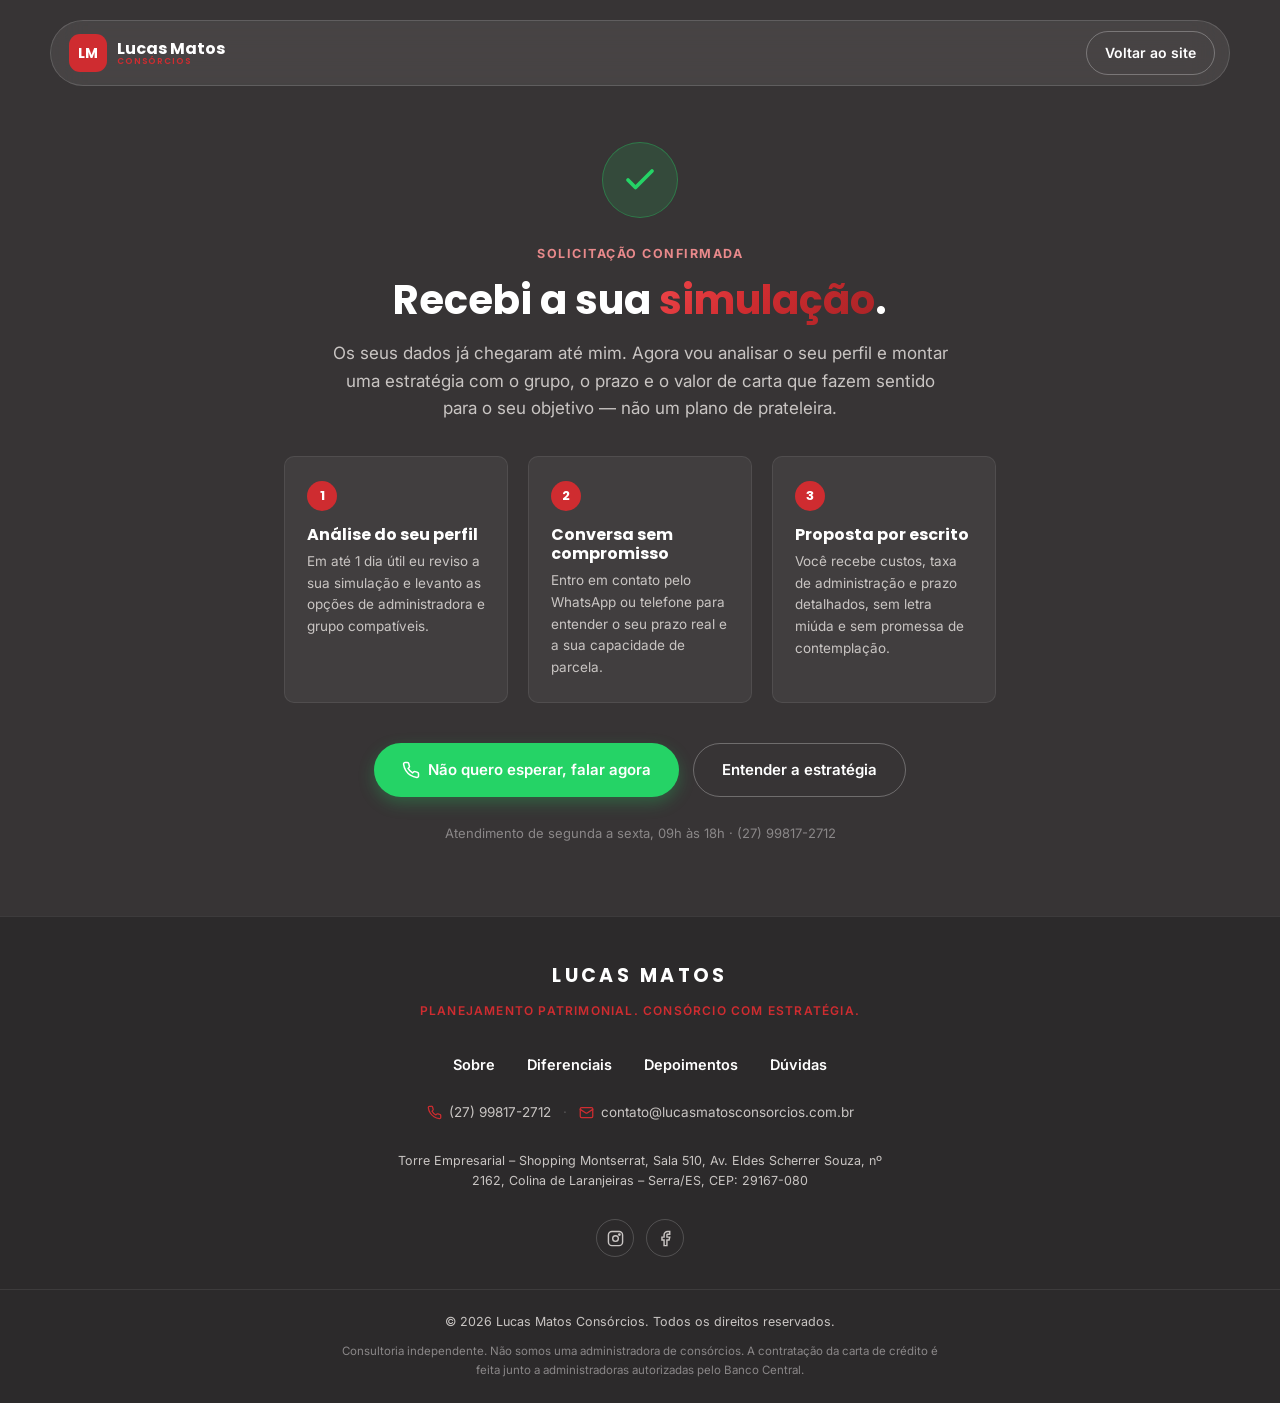
==== obrigado.html @ bdf55b07 "Landing page: responsividade mobile, otimização de imagens e página de obrigado Responsividade: - Is" ====
<!DOCTYPE html>
<html lang="pt-BR">
<head>
<meta charset="UTF-8">
<meta name="viewport" content="width=device-width, initial-scale=1.0">
<title>Simulação recebida | Lucas Matos Consórcios</title>
<meta name="description" content="Recebemos a sua solicitação de simulação de consórcio. Em breve Lucas Matos entra em contato com a análise do seu perfil.">
<!-- Página de conversão: não deve aparecer em buscas nem receber visitas diretas de tráfego orgânico -->
<meta name="robots" content="noindex, nofollow">
<link rel="preconnect" href="https://fonts.googleapis.com">
<link rel="preconnect" href="https://fonts.gstatic.com" crossorigin>
<link href="https://fonts.googleapis.com/css2?family=Inter:wght@400;500;600;700&family=Poppins:wght@600;700;800&display=swap" rel="stylesheet">
<link rel="stylesheet" href="css/style.css">
</head>
<body class="thanks-page">

<!-- ================= HEADER ================= -->
<header class="site-header">
  <div class="container header-inner">
    <a href="index.html" class="logo">
      <span class="logo-mark">LM</span>
      <span class="logo-text">Lucas Matos<small>CONSÓRCIOS</small></span>
    </a>
    <a href="index.html" class="btn btn-ghost-light btn-sm">Voltar ao site</a>
  </div>
</header>

<!-- ================= CONFIRMAÇÃO ================= -->
<main class="thanks">
  <div class="container thanks-inner">

    <div class="thanks-icon">
      <svg viewBox="0 0 24 24" fill="none" stroke="currentColor" stroke-width="2.5" stroke-linecap="round" stroke-linejoin="round">
        <polyline points="20 6 9 17 4 12"></polyline>
      </svg>
    </div>

    <p class="eyebrow eyebrow-light center">Solicitação confirmada</p>
    <h1>Recebi a sua <span class="text-accent">simulação</span><span id="thanks-name"></span>.</h1>
    <p class="thanks-lead">
      Os seus dados já chegaram até mim. Agora vou analisar o seu perfil e montar uma
      estratégia com o grupo, o prazo e o valor de carta que fazem sentido para o seu objetivo —
      não um plano de prateleira.
    </p>

    <!-- Preenchido pelo JS com o que a pessoa simulou; fica oculto se não houver dados -->
    <div class="thanks-summary" id="thanks-summary" hidden></div>

    <div class="thanks-steps">
      <div class="thanks-step">
        <div class="thanks-step-num">1</div>
        <h2>Análise do seu perfil</h2>
        <p>Em até 1 dia útil eu reviso a sua simulação e levanto as opções de administradora e grupo compatíveis.</p>
      </div>
      <div class="thanks-step">
        <div class="thanks-step-num">2</div>
        <h2>Conversa sem compromisso</h2>
        <p>Entro em contato pelo WhatsApp ou telefone para entender o seu prazo real e a sua capacidade de parcela.</p>
      </div>
      <div class="thanks-step">
        <div class="thanks-step-num">3</div>
        <h2>Proposta por escrito</h2>
        <p>Você recebe custos, taxa de administração e prazo detalhados, sem letra miúda e sem promessa de contemplação.</p>
      </div>
    </div>

    <div class="thanks-actions">
      <a href="https://wa.me/5527998172712" target="_blank" rel="noopener" class="btn btn-whatsapp">
        <svg viewBox="0 0 24 24" fill="none" stroke="currentColor" stroke-width="2" stroke-linecap="round" stroke-linejoin="round"><path d="M22 16.92v3a2 2 0 0 1-2.18 2 19.79 19.79 0 0 1-8.63-3.07 19.5 19.5 0 0 1-6-6 19.79 19.79 0 0 1-3.07-8.67A2 2 0 0 1 4.11 2h3a2 2 0 0 1 2 1.72 12.84 12.84 0 0 0 .7 2.81 2 2 0 0 1-.45 2.11L8.09 9.91a16 16 0 0 0 6 6l1.27-1.27a2 2 0 0 1 2.11-.45 12.84 12.84 0 0 0 2.81.7A2 2 0 0 1 22 16.92z"/></svg>
        Não quero esperar, falar agora
      </a>
      <a href="index.html#estrategia" class="btn btn-ghost-light">Entender a estratégia</a>
    </div>

    <p class="thanks-note">Atendimento de segunda a sexta, 09h às 18h · (27) 99817-2712</p>

  </div>
</main>

<!-- ================= FOOTER ================= -->
<footer class="site-footer">
  <div class="container footer-inner">
    <p class="footer-brand-name">LUCAS MATOS</p>
    <p class="footer-tagline-caps">Planejamento patrimonial. Consórcio com estratégia.</p>

    <nav class="footer-nav">
      <a href="index.html#sobre">Sobre</a>
      <a href="index.html#diferenciais">Diferenciais</a>
      <a href="index.html#depoimentos">Depoimentos</a>
      <a href="index.html#faq">Dúvidas</a>
    </nav>

    <div class="footer-contact-row">
      <a href="https://wa.me/5527998172712" target="_blank" rel="noopener" class="footer-contact-item">
        <svg viewBox="0 0 24 24" fill="none" stroke="currentColor" stroke-width="2" stroke-linecap="round" stroke-linejoin="round"><path d="M22 16.92v3a2 2 0 0 1-2.18 2 19.79 19.79 0 0 1-8.63-3.07 19.5 19.5 0 0 1-6-6 19.79 19.79 0 0 1-3.07-8.67A2 2 0 0 1 4.11 2h3a2 2 0 0 1 2 1.72 12.84 12.84 0 0 0 .7 2.81 2 2 0 0 1-.45 2.11L8.09 9.91a16 16 0 0 0 6 6l1.27-1.27a2 2 0 0 1 2.11-.45 12.84 12.84 0 0 0 2.81.7A2 2 0 0 1 22 16.92z"/></svg>
        (27) 99817-2712
      </a>
      <span class="footer-dot">·</span>
      <a href="mailto:contato@lucasmatosconsorcios.com.br" class="footer-contact-item">
        <svg viewBox="0 0 24 24" fill="none" stroke="currentColor" stroke-width="2" stroke-linecap="round" stroke-linejoin="round"><rect x="2" y="4" width="20" height="16" rx="2"/><path d="m22 7-8.97 5.7a1.94 1.94 0 0 1-2.06 0L2 7"/></svg>
        contato@lucasmatosconsorcios.com.br
      </a>
    </div>

    <p class="footer-address">
      Torre Empresarial – Shopping Montserrat, Sala 510, Av. Eldes Scherrer Souza, nº 2162, Colina de Laranjeiras – Serra/ES, CEP: 29167-080
    </p>

    <div class="footer-social">
      <a href="https://www.instagram.com/eusoulucasmatos/" target="_blank" rel="noopener" aria-label="Instagram">
        <svg viewBox="0 0 24 24" fill="none" stroke="currentColor" stroke-width="2"><rect x="2" y="2" width="20" height="20" rx="5"/><circle cx="12" cy="12" r="4"/><circle cx="17.5" cy="6.5" r="1"/></svg>
      </a>
      <a href="https://www.facebook.com/lucasmatosconsorcios" target="_blank" rel="noopener" aria-label="Facebook">
        <svg viewBox="0 0 24 24" fill="none" stroke="currentColor" stroke-width="2"><path d="M18 2h-3a5 5 0 0 0-5 5v3H7v4h3v8h4v-8h3l1-4h-4V7a1 1 0 0 1 1-1h3z"/></svg>
      </a>
    </div>
  </div>

  <div class="footer-divider"></div>

  <div class="container footer-bottom">
    <p class="footer-legal">© <span id="year"></span> Lucas Matos Consórcios. Todos os direitos reservados.</p>
    <p class="footer-legal small">Consultoria independente. Não somos uma administradora de consórcios. A contratação da carta de crédito é feita junto a administradoras autorizadas pelo Banco Central.</p>
  </div>
</footer>

<script>
document.addEventListener('DOMContentLoaded', () => {
  document.getElementById('year').textContent = new Date().getFullYear();

  // ===== TAG DE CONVERSÃO =====
  // Este é o ponto para o evento de conversão do Google Ads / Meta Pixel / GA4.
  // Deixei vazio de propósito: preencher com os IDs reais da conta.

  // Os dados vêm do sessionStorage (gravados pelo formulário no index.html), não
  // da URL: nome, e-mail e telefone não devem viajar em query string, que fica
  // no histórico, nos logs do servidor e no cabeçalho Referer.
  let dados = null;
  try {
    dados = JSON.parse(sessionStorage.getItem('lm_simulacao') || 'null');
  } catch (err) {
    dados = null;
  }

  if (!dados) return;

  // Primeiro nome no título, se veio preenchido
  const primeiroNome = (dados.nome || '').trim().split(/\s+/)[0];
  if (primeiroNome) {
    document.getElementById('thanks-name').textContent = `, ${primeiroNome}`;
  }

  // Resumo do que foi simulado
  const campos = [
    { label: 'Tipo de consórcio', valor: dados.tipo_consorcio },
    { label: 'Simulado por', valor: dados.simulado_por },
    { label: dados.simulado_por === 'Crédito' ? 'Valor do crédito' : 'Valor da parcela',
      valor: dados.valor_simulado ? `R$ ${dados.valor_simulado}` : null },
  ].filter(c => c.valor);

  if (!campos.length) return;

  // Montado com textContent, não innerHTML: valor_simulado vem de um input livre
  const resumo = document.getElementById('thanks-summary');
  campos.forEach(c => {
    const item = document.createElement('div');
    item.className = 'thanks-summary-item';

    const label = document.createElement('span');
    label.className = 'thanks-summary-label';
    label.textContent = c.label;

    const valor = document.createElement('span');
    valor.className = 'thanks-summary-value';
    valor.textContent = c.valor;

    item.append(label, valor);
    resumo.appendChild(item);
  });
  resumo.hidden = false;
});
</script>

</body>
</html>
---- css/style.css ----
/* ===================== TOKENS ===================== */
:root{
  --color-bg:#FAFAF8;
  --color-bg-cream:#F2EFE9;
  --color-bg-dark:#373435;
  --color-bg-dark-2:#2C2A2B;
  --color-accent:#CF2C30;
  --color-accent-dark:#A82326;
  --color-whatsapp:#25D366;
  --color-text:#2B2B2B;
  --color-text-soft:#5C5A5A;
  --color-text-light:#F5F3EF;
  --color-text-light-soft:#C9C5C3;
  --color-border:#E4E0D8;
  --font-heading:'Poppins', -apple-system, BlinkMacSystemFont, 'Segoe UI', Roboto, sans-serif;
  --font-body:'Inter', -apple-system, BlinkMacSystemFont, 'Segoe UI', Roboto, sans-serif;
  --radius:10px;
  --container:1180px;
  --shadow-md:0 12px 30px rgba(0,0,0,0.08);
}

*{box-sizing:border-box;}
/* Lenis (scroll suave) assume o controle da rolagem */
html.lenis,html.lenis body{height:auto;}
.lenis.lenis-smooth{scroll-behavior:auto !important;}
.lenis.lenis-smooth [data-lenis-prevent]{overscroll-behavior:contain;}
.lenis.lenis-stopped{overflow:hidden;}
.lenis.lenis-smooth iframe{pointer-events:none;}
body{
  margin:0;
  font-family:var(--font-body);
  color:var(--color-text);
  background:var(--color-bg);
  font-size:16px;
  line-height:1.6;
  -webkit-font-smoothing:antialiased;
}
img{max-width:100%;display:block;}
a{color:inherit;text-decoration:none;}
ul{margin:0;padding:0;list-style:none;}
h1,h2,h3,h4{font-family:var(--font-heading);margin:0;line-height:1.2;}
p{margin:0 0 1em;}
.container{
  max-width:var(--container);
  margin:0 auto;
  padding:0 24px;
}
.center{text-align:center;}
.text-accent{
  background:linear-gradient(135deg,#F0464A,var(--color-accent) 45%,var(--color-accent-dark));
  -webkit-background-clip:text;
  background-clip:text;
  color:transparent;
  -webkit-text-fill-color:transparent;
}

/* ===================== BUTTONS ===================== */
.btn{
  display:inline-flex;
  align-items:center;
  justify-content:center;
  gap:8px;
  padding:14px 28px;
  border-radius:50px;
  font-weight:600;
  font-size:15px;
  border:none;
  cursor:pointer;
  transition:transform .15s ease, box-shadow .15s ease, background-position .3s ease;
  white-space:nowrap;
}
.btn-primary{
  background:linear-gradient(135deg,#E23C40,var(--color-accent) 45%,var(--color-accent-dark));
  background-size:160% 160%;
  background-position:0% 0%;
  color:#fff;
  box-shadow:0 6px 16px rgba(207,44,48,.28);
}
.btn-primary:hover{
  background-position:100% 100%;
  transform:translateY(-1px);
  box-shadow:0 10px 24px rgba(207,44,48,.4);
}
.btn-block{width:100%;padding:15px 20px;}
.btn-sm{padding:10px 18px;font-size:14px;}

/* ===================== EYEBROW / TITLES ===================== */
.eyebrow{
  font-size:12.5px;
  font-weight:700;
  letter-spacing:.12em;
  text-transform:uppercase;
  color:var(--color-accent);
  margin-bottom:12px;
}
.eyebrow-light{color:#E8898B;}
.section-title{
  font-size:clamp(28px,4vw,38px);
  font-weight:700;
  color:var(--color-text);
  margin-bottom:16px;
}
.section-title.light{color:#fff;}
.section-lead{
  color:var(--color-text-soft);
  font-size:17px;
  max-width:720px;
  margin:0 auto 32px;
}
.section-lead.light{color:var(--color-text-light-soft);}
.section-lead.center,.eyebrow.center,.section-title.center{margin-left:auto;margin-right:auto;}
.placeholder-note{
  font-size:13px;
  color:#E8898B;
  font-style:italic;
  margin:-16px auto 32px;
}

/* ===================== HEADER ===================== */
.site-header{
  position:sticky;top:14px;z-index:100;
  background:transparent;
  padding:0 16px;
}
.header-inner{
  display:flex;
  align-items:center;
  justify-content:space-between;
  gap:20px;
  padding:10px 14px 10px 18px;
  border-radius:50px;
  background:rgba(255,255,255,.6);
  backdrop-filter:blur(18px) saturate(160%);
  -webkit-backdrop-filter:blur(18px) saturate(160%);
  border:1px solid rgba(255,255,255,.7);
  box-shadow:0 10px 34px rgba(0,0,0,.08);
}
.logo{display:flex;align-items:center;gap:10px;}
.logo-mark{
  width:38px;height:38px;
  border-radius:11px;
  background:var(--color-bg-dark);
  color:#fff;
  display:flex;align-items:center;justify-content:center;
  font-family:var(--font-heading);
  font-weight:700;
  font-size:14px;
  flex-shrink:0;
}
.logo-text{
  font-family:var(--font-heading);
  font-weight:700;
  font-size:16px;
  color:var(--color-text);
  display:flex;flex-direction:column;line-height:1.1;
  white-space:nowrap;
}
.logo-text small{
  font-size:8.5px;
  font-weight:600;
  letter-spacing:.1em;
  color:var(--color-accent);
}
.main-nav{display:flex;align-items:center;gap:26px;}
.main-nav a{
  display:inline-block;
  font-size:11.5px;
  font-weight:700;
  letter-spacing:.06em;
  text-transform:uppercase;
  color:var(--color-text-soft);
  white-space:nowrap;
  transition:color .15s, transform .2s ease;
}
.main-nav a:not(.btn):hover{color:var(--color-accent);transform:translateY(-3px) scale(1.08);}
.main-nav a.btn{color:#fff;letter-spacing:.05em;}
.nav-toggle{
  display:none;
  flex-direction:column;
  align-items:center;
  justify-content:center;
  gap:5px;
  background:none;border:none;cursor:pointer;
  /* 44x44: área mínima de toque confortável */
  width:44px;height:44px;padding:0;
}
.nav-toggle span{
  width:24px;height:2px;
  background:var(--color-text);
  transition:transform .25s ease, opacity .2s ease;
}
/* Hamburger vira X quando o menu está aberto */
.nav-toggle.open span:nth-child(1){transform:translateY(7px) rotate(45deg);}
.nav-toggle.open span:nth-child(2){opacity:0;}
.nav-toggle.open span:nth-child(3){transform:translateY(-7px) rotate(-45deg);}

/* ===================== HERO ===================== */
.hero{
  position:relative;
  padding:44px 0 56px;
  background:
    linear-gradient(120deg, rgba(24,22,23,.92) 0%, rgba(24,22,23,.82) 40%, rgba(55,20,22,.55) 100%),
    url('../assets/img/hero-bg.webp') center center/cover no-repeat;
  isolation:isolate;
}
/* Telas pequenas recebem uma versão leve do fundo (115 KB em vez de 337 KB) */
@media (max-width:768px){
  .hero{
    background:
      linear-gradient(120deg, rgba(24,22,23,.92) 0%, rgba(24,22,23,.82) 40%, rgba(55,20,22,.55) 100%),
      url('../assets/img/hero-bg-mobile.webp') center center/cover no-repeat;
  }
}
.hero-inner{
  display:grid;
  grid-template-columns:1.15fr .85fr;
  gap:56px;
  align-items:start;
}
.hero-copy h1{font-size:clamp(32px,4.2vw,44px);margin-bottom:20px;color:#fff;}
.hero-text{color:rgba(255,255,255,.82);font-size:17px;max-width:560px;}
.hero-actions{margin:24px 0 0;}

.hero-form-card{
  background:rgba(255,255,255,.78);
  backdrop-filter:blur(24px) saturate(160%);
  -webkit-backdrop-filter:blur(24px) saturate(160%);
  border:1px solid rgba(255,255,255,.55);
  border-radius:28px;
  padding:36px 32px;
  box-shadow:0 30px 60px rgba(0,0,0,.35), inset 0 1px 0 rgba(255,255,255,.6);
}

/* ===================== HERO SIMULATOR ===================== */
.sim-title{
  color:var(--color-accent);
  font-size:22px;
  font-weight:700;
  line-height:1.3;
  margin-bottom:26px;
}
.sim-form{display:flex;flex-direction:column;gap:20px;}
.sim-field{display:flex;flex-direction:column;gap:8px;}
.sim-label{font-size:13.5px;font-weight:700;color:#1f1d1d;}

.sim-input{
  width:100%;
  padding:14px 16px;
  border-radius:14px;
  border:1px solid rgba(228,224,216,.9);
  background:rgba(247,245,241,.9);
  color:var(--color-text);
  font-family:var(--font-body);
  /* 16px é o mínimo: abaixo disso o Safari no iOS dá zoom ao focar o campo */
  font-size:16px;
  outline:none;
  transition:border-color .15s;
}
.sim-input::placeholder{color:#a3a09d;}
.sim-input:focus{border-color:var(--color-accent);}

.sim-select-wrap{position:relative;}
.sim-select-wrap select{
  width:100%;
  padding:14px 42px 14px 16px;
  border-radius:14px;
  border:1px solid rgba(228,224,216,.9);
  background:rgba(247,245,241,.9);
  color:var(--color-text);
  font-family:var(--font-body);
  font-size:16px;
  appearance:none;
  cursor:pointer;
  outline:none;
}
.sim-select-wrap select:focus{border-color:var(--color-accent);}
.sim-chevron{
  position:absolute;
  right:16px;top:50%;
  transform:translateY(-50%);
  width:18px;height:18px;
  color:#8a8785;
  pointer-events:none;
}

.sim-toggle{
  display:flex;
  gap:4px;
  background:rgba(241,239,236,.9);
  border-radius:14px;
  padding:4px;
}
.sim-toggle-btn{
  flex:1;
  padding:11px 0;
  border:none;
  background:transparent;
  border-radius:11px;
  font-family:var(--font-body);
  font-weight:700;
  font-size:14.5px;
  color:#5c5a5a;
  cursor:pointer;
  transition:background .2s ease, color .2s ease, box-shadow .2s ease;
}
.sim-toggle-btn.active{
  background:linear-gradient(135deg,#E23C40,var(--color-accent) 55%,var(--color-accent-dark));
  color:#fff;
  box-shadow:0 8px 18px rgba(207,44,48,.35);
}

.sim-value-box{
  display:flex;
  align-items:center;
  gap:8px;
  border:1px solid rgba(228,224,216,.9);
  border-radius:14px;
  padding:14px 16px;
  background:rgba(255,255,255,.9);
}
.sim-currency{color:#8a8785;font-weight:600;font-size:15px;}
.sim-value-box input{
  flex:1;
  border:none;
  outline:none;
  background:transparent;
  font-family:var(--font-body);
  font-size:18px;
  font-weight:600;
  color:#5c5a5a;
  min-width:0;
}

.sim-range{
  -webkit-appearance:none;
  appearance:none;
  width:100%;
  height:6px;
  border-radius:3px;
  background:#E5E1DA;
  margin:6px 0 6px;
  cursor:pointer;
}
.sim-range::-webkit-slider-thumb{
  -webkit-appearance:none;
  width:22px;height:22px;
  border-radius:50%;
  background:#fff;
  border:4px solid var(--color-accent);
  box-shadow:0 2px 8px rgba(0,0,0,.25);
  cursor:pointer;
}
.sim-range::-moz-range-track{
  height:6px;
  border-radius:3px;
  background:#E5E1DA;
}
.sim-range::-moz-range-thumb{
  width:14px;height:14px;
  border-radius:50%;
  background:#fff;
  border:4px solid var(--color-accent);
  box-shadow:0 2px 8px rgba(0,0,0,.25);
  cursor:pointer;
}
.sim-range-labels{
  display:flex;
  justify-content:space-between;
  font-size:12.5px;
  color:#8a8785;
  font-weight:500;
}
.sim-submit{margin-top:4px;}

.sim-step{display:flex;flex-direction:column;gap:20px;}
.sim-step[hidden]{display:none;}

.sim-label-row{
  display:flex;
  align-items:baseline;
  justify-content:space-between;
  gap:12px;
}
.sim-link-btn{
  background:none;
  border:none;
  padding:0;
  font-family:var(--font-body);
  font-size:12.5px;
  font-weight:600;
  color:var(--color-text-soft);
  text-decoration:underline;
  cursor:pointer;
  white-space:nowrap;
}
.sim-link-btn:hover{color:var(--color-accent);}
.sim-link-btn.active{color:var(--color-accent);}
.sim-input:disabled{opacity:.55;cursor:not-allowed;}

.sim-checkbox{
  display:flex;
  align-items:flex-start;
  gap:10px;
  font-size:13.5px;
  color:var(--color-text);
  cursor:pointer;
  line-height:1.4;
}
.sim-checkbox input{
  width:18px;height:18px;
  margin-top:1px;
  flex-shrink:0;
  accent-color:var(--color-accent);
  cursor:pointer;
}
.sim-terms-link{color:var(--color-accent);font-weight:600;text-decoration:underline;}

.sim-step-actions{
  display:flex;
  align-items:center;
  justify-content:space-between;
  gap:14px;
  margin-top:4px;
  flex-wrap:wrap;
}
.btn-ghost{
  background:transparent;
  color:var(--color-text);
  border:1px solid rgba(228,224,216,.9);
  flex-shrink:0;
}
.btn-ghost:hover{background:rgba(228,224,216,.4);transform:none;box-shadow:none;}
.sim-status{
  font-size:13.5px;
  line-height:1.45;
  margin:2px 0 0;
  padding:12px 14px;
  border-radius:12px;
}
.sim-status[hidden]{display:none;}
.sim-status--success{background:rgba(37,211,102,.14);color:#1d6b3c;}
.sim-status--error{background:rgba(207,44,48,.12);color:var(--color-accent-dark);}
.sim-status a{font-weight:700;text-decoration:underline;}

.sim-result-btn{flex:1;}
.sim-result-btn:disabled{
  background:linear-gradient(135deg,#f0a3a5,#e9807f 55%,#e4696a);
  box-shadow:none;
  cursor:not-allowed;
  opacity:.85;
}
.sim-result-btn:disabled:hover{transform:none;box-shadow:none;}

/* ===================== ABOUT ===================== */
.about{padding:60px 0;background:var(--color-bg);}
.about-inner{
  display:grid;
  grid-template-columns:1.4fr 1fr;
  gap:56px;
  align-items:center;
}
.about-photo{position:relative;display:flex;justify-content:center;}
.photo-placeholder{
  display:flex;
  align-items:center;
  justify-content:center;
  width:100%;
}
.about-photo-img{
  width:100%;
  max-width:780px;
  height:auto;
}

.photo-glass-badge{
  position:absolute;
  display:flex;
  align-items:center;
  gap:9px;
  background:rgba(255,255,255,.55);
  backdrop-filter:blur(16px) saturate(160%);
  -webkit-backdrop-filter:blur(16px) saturate(160%);
  border:1px solid rgba(255,255,255,.65);
  border-radius:14px;
  padding:11px 16px;
  font-size:12.5px;
  font-weight:700;
  color:var(--color-text);
  white-space:nowrap;
  z-index:2;
}
.photo-glass-badge svg{width:18px;height:18px;color:var(--color-accent);flex-shrink:0;}
.photo-glass-badge--2{bottom:15%;right:12%;}
.photo-glass-badge--3{top:40%;right:2%;}
.photo-glass-badge--4{top:38%;left:14%;}
.photo-glass-badge--5{
  bottom:15%;left:5%;
  font-size:13.5px;
  font-weight:800;
  color:var(--color-accent);
  padding:13px 18px;
}

.photo-glass-badge{animation:badge-float 4.5s ease-in-out infinite;}
.photo-glass-badge--2{animation-delay:0s;}
.photo-glass-badge--3{animation-delay:.9s;}
.photo-glass-badge--4{animation-delay:1.8s;}
.photo-glass-badge--5{animation-delay:2.7s;}
@keyframes badge-float{
  0%,100%{transform:translateY(0);}
  50%{transform:translateY(-10px);}
}
.about-copy p{color:var(--color-text-soft);font-size:16px;}
.stats-grid{
  display:grid;
  grid-template-columns:repeat(2,1fr);
  margin-top:28px;
  padding-top:24px;
  border-top:1px solid var(--color-border);
}
.stat{
  display:flex;
  flex-direction:column;
  gap:2px;
  padding:6px 20px;
  border-left:1px solid var(--color-border);
}
.stat:nth-child(odd){border-left:none;padding-left:0;}
.stat:nth-child(-n+2){padding-top:0;}
.stat:nth-child(n+3){padding-bottom:0;margin-top:18px;}
.stat-number{
  font-family:var(--font-heading);
  font-size:24px;
  font-weight:700;
  color:var(--color-accent);
  white-space:nowrap;
  line-height:1.2;
}
.stat-label{
  font-size:12px;
  font-weight:500;
  color:var(--color-text-soft);
  white-space:nowrap;
}

/* ===================== STRATEGY (dark) ===================== */
.strategy{background:var(--color-bg-dark);color:var(--color-text-light);padding:60px 0;}
.cards-3{
  display:grid;
  grid-template-columns:repeat(3,1fr);
  gap:24px;
  margin-bottom:40px;
}
.card-dark{
  background:rgba(255,255,255,.05);
  border:1px solid rgba(255,255,255,.08);
  border-radius:var(--radius);
  padding:28px;
}
.card-dark h3{color:#fff;font-size:19px;margin-bottom:10px;}
.card-dark p{color:var(--color-text-light-soft);font-size:14.5px;margin:0;}

.compare-table-wrap{
  background:rgba(255,255,255,.04);
  border-radius:var(--radius);
  padding:32px;
  border:1px solid rgba(255,255,255,.08);
}
.strategy-cta{margin-top:40px;}
.compare-title{color:#fff;font-size:24px;text-align:center;margin-bottom:6px;}
.compare-sub{color:var(--color-text-light-soft);text-align:center;font-size:14px;margin-bottom:24px;}
.table-scroll{overflow-x:auto;-webkit-overflow-scrolling:touch;}
.table-hint{
  display:none;
  font-size:12px;
  color:#8a8788;
  text-align:center;
  margin:10px 0 0;
}
.compare-table{width:100%;border-collapse:collapse;min-width:560px;}
.compare-table th,.compare-table td{
  padding:14px 16px;
  text-align:left;
  font-size:13.5px;
  border-bottom:1px solid rgba(255,255,255,.08);
}
.compare-table th{
  font-family:var(--font-heading);
  font-size:12.5px;
  text-transform:uppercase;
  letter-spacing:.06em;
  color:var(--color-text-light-soft);
}
.compare-table td{color:var(--color-text-light-soft);}
.compare-table td.col-highlight{color:#fff;font-weight:500;}
.compare-table th.col-highlight{color:var(--color-accent);}
.compare-table td:first-child{color:#fff;font-weight:600;}
.table-footnote{font-size:12px;color:#8a8788;text-align:center;margin:20px 0 0;}

/* ===================== STEPS ===================== */
.steps{padding:60px 0;background:var(--color-bg);}

.steps-carousel{
  display:flex;
  gap:10px;
  height:520px;
  margin-bottom:32px;
}
.step-panel{
  position:relative;
  flex:1;
  border-radius:18px;
  overflow:hidden;
  cursor:pointer;
  background-size:cover;
  background-position:center;
  transition:flex-grow .5s cubic-bezier(.4,0,.2,1);
}
.step-panel::before{
  content:'';
  position:absolute;
  inset:0;
  background:linear-gradient(0deg, rgba(15,13,13,.85) 0%, rgba(15,13,13,.35) 45%, rgba(15,13,13,.15) 100%);
  transition:background .4s ease;
}
.step-panel.active{flex-grow:6;}
/* No touch quem manda é a classe .active aplicada pelo clique (script.js),
   não o :hover — que ficaria preso e disputaria com ela. */
@media (hover:hover) and (pointer:fine){
  .steps-carousel:has(.step-panel:hover) .step-panel{flex-grow:1;}
  .steps-carousel:has(.step-panel:hover) .step-panel:hover{flex-grow:6;}
}

.step-num{
  position:absolute;
  top:20px;left:20px;
  z-index:2;
  color:#fff;
  font-family:var(--font-heading);
  font-weight:700;
  font-size:13px;
  letter-spacing:.05em;
  opacity:.9;
}
.step-panel-content{
  position:absolute;
  left:0;right:0;bottom:0;
  z-index:2;
  padding:28px;
  opacity:0;
  transform:translateY(8px);
  pointer-events:none;
  transition:opacity .35s ease, transform .35s ease;
  white-space:nowrap;
  overflow:hidden;
}
.step-panel.active .step-panel-content{
  opacity:1;
  transform:translateY(0);
  pointer-events:auto;
}
@media (hover:hover) and (pointer:fine){
  .step-panel:hover .step-panel-content{
    opacity:1;
    transform:translateY(0);
    pointer-events:auto;
  }
  .steps-carousel:has(.step-panel:hover) .step-panel.active:not(:hover) .step-panel-content{
    opacity:0;
    transform:translateY(8px);
    pointer-events:none;
  }
}
.step-pill{
  display:inline-block;
  background:rgba(255,255,255,.18);
  backdrop-filter:blur(8px);
  -webkit-backdrop-filter:blur(8px);
  border:1px solid rgba(255,255,255,.3);
  color:#fff;
  font-size:11px;
  font-weight:700;
  letter-spacing:.08em;
  text-transform:uppercase;
  padding:6px 14px;
  border-radius:50px;
  margin-bottom:14px;
}
.step-panel-content h3{
  color:#fff;
  font-size:22px;
  margin-bottom:10px;
  white-space:normal;
}
.step-panel-content p{
  color:rgba(255,255,255,.85);
  font-size:14px;
  max-width:420px;
  white-space:normal;
  margin:0 0 20px;
}
.step-cta{
  display:inline-flex;
  align-items:center;
  gap:6px;
  background:#fff;
  color:var(--color-text);
  font-weight:700;
  font-size:14px;
  padding:12px 22px;
  border-radius:50px;
  transition:background .2s ease, color .2s ease;
}
.step-cta:hover{background:var(--color-accent);color:#fff;}

/* ===================== ASSETS ===================== */
.assets{padding:60px 0;background:var(--color-bg-cream);}
.assets-grid{
  display:grid;
  grid-template-columns:1fr 1fr;
  gap:28px;
}
.asset-card{
  position:relative;
  z-index:1;
  background:#fff;
  border-radius:var(--radius);
  overflow:hidden;
  box-shadow:var(--shadow-md);
  transition:transform .35s ease, box-shadow .35s ease, filter .35s ease;
  display:flex;flex-direction:column;
}
/* Ampliação do card + desfoque do resto da página: só em dispositivos com
   cursor real. No touch o :hover fica "preso" após o toque, o que borrava
   a página inteira e estourava a viewport com o scale(1.05). */
@media (hover:hover) and (pointer:fine){
  .asset-card:hover{
    transform:translateY(-10px) scale(1.05);
    box-shadow:0 40px 70px rgba(0,0,0,.3);
    z-index:5;
  }
  .assets-grid:has(.asset-card:hover) .asset-card:not(:hover){
    filter:blur(4px);
    opacity:.7;
  }

  .site-header,
  .hero,
  .about,
  .strategy,
  .steps,
  .differentials,
  .testimonials,
  .faq,
  .site-footer,
  .slice-divider,
  .whatsapp-float{
    transition:filter .35s ease;
  }
  body:has(.assets .asset-card:hover) .site-header,
  body:has(.assets .asset-card:hover) .hero,
  body:has(.assets .asset-card:hover) .about,
  body:has(.assets .asset-card:hover) .strategy,
  body:has(.assets .asset-card:hover) .steps,
  body:has(.assets .asset-card:hover) .differentials,
  body:has(.assets .asset-card:hover) .testimonials,
  body:has(.assets .asset-card:hover) .faq,
  body:has(.assets .asset-card:hover) .site-footer,
  body:has(.assets .asset-card:hover) .slice-divider,
  body:has(.assets .asset-card:hover) .whatsapp-float{
    filter:blur(6px);
  }
}
/* No touch o card responde ao toque com um feedback contido */
@media (hover:none){
  .asset-card:active{transform:translateY(-2px);box-shadow:0 20px 40px rgba(0,0,0,.2);}
}
.asset-media{height:220px;background-size:cover;background-position:center;}
.asset-media--imovel{background:linear-gradient(rgba(0,0,0,.15),rgba(0,0,0,.15)),url('../assets/img/hero-bg.webp') center/cover no-repeat;}
.asset-media--auto{background:linear-gradient(rgba(0,0,0,.15),rgba(0,0,0,.15)),url('../assets/img/card-automovel.webp') center/cover no-repeat;}
.asset-body{padding:28px;flex:1;display:flex;flex-direction:column;}
.asset-body h3{font-size:19px;margin-bottom:10px;}
.asset-body p{font-size:14px;color:var(--color-text-soft);flex:1;}
.asset-link{
  display:inline-flex;
  align-items:center;
  gap:8px;
  color:var(--color-accent);
  font-weight:700;
  font-size:14px;
  border:2px solid var(--color-accent);
  border-radius:50px;
  padding:10px 20px;
  margin-top:4px;
  align-self:flex-start;
  transition:background .2s ease, color .2s ease;
}
@media (hover:hover) and (pointer:fine){
  .asset-card:hover .asset-link{background:var(--color-accent);color:#fff;}
}

/* ===================== DIFFERENTIALS ===================== */
.differentials{padding:60px 0;background:var(--color-bg);}
.diff-grid{
  display:grid;
  grid-template-columns:repeat(3,1fr);
  gap:24px;
}
.diff-card{
  position:relative;
  z-index:1;
  background:var(--color-bg);
  border:1px solid var(--color-border);
  border-radius:var(--radius);
  padding:28px;
  transition:border-color .25s ease, box-shadow .25s ease, transform .25s ease;
}
@media (hover:hover) and (pointer:fine){
  .diff-card:hover{
    border-color:var(--color-accent);
    box-shadow:0 24px 48px rgba(0,0,0,.14);
    transform:translateY(-8px) scale(1.04);
    z-index:2;
  }
}
.diff-icon{color:var(--color-accent);font-size:18px;margin-bottom:14px;}
.diff-card h3{font-size:16.5px;margin-bottom:8px;}
.diff-card p{font-size:14px;color:var(--color-text-soft);margin:0;}

/* ===================== TESTIMONIALS ===================== */
.testimonials{background:var(--color-bg-dark);padding:60px 0;overflow:hidden;}
.testi-carousel{
  width:100vw;
  margin-left:calc(50% - 50vw);
  overflow:hidden;
  -webkit-mask-image:linear-gradient(90deg, transparent, #000 4%, #000 96%, transparent);
  mask-image:linear-gradient(90deg, transparent, #000 4%, #000 96%, transparent);
}
.testi-track{
  display:flex;
  gap:24px;
  width:max-content;
  padding-left:24px;
  animation:testi-scroll 50s linear infinite;
}
/* Sem o guard, um toque no carrossel pausava a esteira para sempre no celular */
@media (hover:hover) and (pointer:fine){
  .testi-carousel:hover .testi-track{animation-play-state:paused;}
}
@keyframes testi-scroll{
  from{transform:translateX(0);}
  to{transform:translateX(-50%);}
}
.testi-card{
  flex:0 0 340px;
  background:rgba(255,255,255,.05);
  border:1px solid rgba(255,255,255,.08);
  border-radius:var(--radius);
  padding:28px;
}
.quote-mark{font-family:var(--font-heading);font-size:40px;color:var(--color-accent);line-height:1;display:block;margin-bottom:8px;}
.testi-card p{color:var(--color-text-light-soft);font-size:14.5px;}
.testi-author strong{display:block;color:#fff;font-size:14.5px;}
.testi-author span{font-size:13px;color:#9a9797;}

/* ===================== FAQ ===================== */
.faq{padding:60px 0;background:var(--color-bg-cream);}
.accordion{max-width:760px;margin:0 auto;display:flex;flex-direction:column;gap:14px;}
.accordion-item{
  background:rgba(255,255,255,.5);
  backdrop-filter:blur(16px) saturate(160%);
  -webkit-backdrop-filter:blur(16px) saturate(160%);
  border:1px solid rgba(255,255,255,.7);
  border-radius:16px;
  padding:0 22px;
  transition:background .2s ease, border-color .2s ease;
}
.accordion-item.open{background:rgba(255,255,255,.68);border-color:rgba(255,255,255,.85);}
.accordion-trigger{
  width:100%;
  display:flex;justify-content:space-between;align-items:center;
  gap:16px;
  background:none;border:none;cursor:pointer;
  padding:20px 0;
  font-family:var(--font-heading);
  font-size:15.5px;font-weight:600;
  color:var(--color-text);
  text-align:left;
}
.accordion-trigger span{color:var(--color-accent);font-size:20px;flex-shrink:0;transition:transform .2s;}
.accordion-item.open .accordion-trigger span{transform:rotate(45deg);}
.accordion-panel{
  max-height:0;
  overflow:hidden;
  transition:max-height .25s ease;
}
.accordion-panel p{
  padding:0 0 20px;
  color:var(--color-text-soft);
  font-size:14.5px;
  margin:0;
}

/* ===================== FOOTER ===================== */
.site-footer{
  background:var(--color-bg-cream);
  color:var(--color-text);
  border-top:1px solid var(--color-border);
}
.footer-inner{text-align:center;padding:44px 0 32px;}

.footer-brand-name{
  font-family:var(--font-heading);
  font-weight:700;
  font-size:19px;
  letter-spacing:.18em;
  color:var(--color-text);
  margin:0 0 10px;
}
.footer-tagline-caps{
  font-size:12px;
  font-weight:600;
  letter-spacing:.1em;
  text-transform:uppercase;
  color:var(--color-accent);
  margin:0 0 32px;
}

.footer-nav{
  display:flex;
  justify-content:center;
  gap:32px;
  flex-wrap:wrap;
  margin-bottom:26px;
}
.footer-nav a{font-size:14.5px;font-weight:600;color:var(--color-text);}
.footer-nav a:hover{color:var(--color-accent);}

.footer-contact-row{
  display:flex;
  justify-content:center;
  align-items:center;
  gap:12px;
  flex-wrap:wrap;
  margin-bottom:28px;
  font-size:13.5px;
  color:var(--color-text-soft);
}
.footer-contact-item{
  display:inline-flex;
  align-items:center;
  gap:7px;
  color:var(--color-text-soft);
}
a.footer-contact-item:hover{color:var(--color-accent);}
.footer-contact-item svg{width:15px;height:15px;flex-shrink:0;color:var(--color-accent);}
.footer-dot{color:var(--color-border);}

.footer-address{
  font-size:12.5px;
  color:var(--color-text-soft);
  max-width:520px;
  margin:0 auto 28px;
}
.footer-social{display:flex;justify-content:center;gap:12px;}
.footer-social a{
  width:38px;height:38px;border-radius:50%;
  border:1px solid var(--color-border);
  display:flex;align-items:center;justify-content:center;
  color:var(--color-text-soft);
  transition:background .15s, border-color .15s, color .15s;
}
.footer-social a svg{width:17px;height:17px;}
.footer-social a img{width:16px;height:16px;filter:opacity(.65);transition:filter .15s;}
.footer-social a:hover{background:var(--color-accent);border-color:var(--color-accent);color:#fff;}
.footer-social a:hover img{filter:brightness(0) invert(1);}

.footer-divider{border-top:1px solid var(--color-border);}
.footer-bottom{text-align:center;padding:18px 0 24px;}
.footer-legal{font-size:12.5px;color:var(--color-text-soft);margin:4px 0;}
.footer-legal.small{font-size:11.5px;color:#9a9797;max-width:600px;margin:10px auto 0;}

/* ===================== SLICE DIVIDER ===================== */
.slice-divider{
  position:relative;
  height:0;
  border-top:1px solid var(--color-border);
  z-index:6;
}
.divider-arrow{
  position:absolute;
  top:0;left:50%;
  transform:translate(-50%,-50%);
  width:40px;height:40px;
  border-radius:50%;
  background:var(--color-bg);
  border:1px solid var(--color-border);
  display:flex;align-items:center;justify-content:center;
  color:var(--color-text-soft);
  cursor:pointer;
  padding:0;
  box-shadow:0 2px 8px rgba(0,0,0,.06);
  transition:background .18s ease, color .18s ease, border-color .18s ease, transform .18s ease;
}
.divider-arrow svg{width:16px;height:16px;}
.divider-arrow:hover{
  background:var(--color-accent);
  border-color:var(--color-accent);
  color:#fff;
  transform:translate(-50%,-50%) translateY(2px);
}

/* ===================== WHATSAPP FLOAT ===================== */
.whatsapp-float{
  position:fixed;
  bottom:24px;right:24px;
  width:60px;height:60px;
  display:flex;align-items:center;justify-content:center;
  background:var(--color-whatsapp);
  border-radius:50%;
  box-shadow:0 10px 24px rgba(0,0,0,.25);
  z-index:200;
  transition:transform .15s;
}
.whatsapp-float img{width:30px;height:30px;flex-shrink:0;}
@media (hover:hover) and (pointer:fine){
  .whatsapp-float:hover{transform:scale(1.06);}
}

/* ===================== PÁGINA DE OBRIGADO ===================== */
.thanks-page{background:var(--color-bg-dark);}
/* O header da página de obrigado não é sticky: não há o que acompanhar */
.thanks-page .site-header{position:static;top:auto;padding-top:20px;}
.thanks-page .header-inner{
  background:rgba(255,255,255,.08);
  border-color:rgba(255,255,255,.14);
  box-shadow:none;
}
.thanks-page .logo-text{color:#fff;}
.thanks-page .logo-mark{background:var(--color-accent);}

.thanks{padding:56px 0 72px;color:var(--color-text-light);}
.thanks-inner{max-width:760px;margin:0 auto;text-align:center;}

.thanks-icon{
  width:76px;height:76px;
  margin:0 auto 26px;
  border-radius:50%;
  display:flex;align-items:center;justify-content:center;
  background:rgba(37,211,102,.14);
  border:1px solid rgba(37,211,102,.35);
  animation:thanks-pop .5s cubic-bezier(.34,1.56,.64,1) both;
}
.thanks-icon svg{width:36px;height:36px;color:var(--color-whatsapp);}
@keyframes thanks-pop{
  from{transform:scale(.7);opacity:0;}
  to{transform:scale(1);opacity:1;}
}

.thanks h1{
  font-size:clamp(28px,4.2vw,40px);
  color:#fff;
  margin-bottom:16px;
}
.thanks-lead{
  color:var(--color-text-light-soft);
  font-size:17px;
  max-width:620px;
  margin:0 auto 34px;
}

/* Resumo do que a pessoa simulou, preenchido pelo JS */
.thanks-summary{
  display:grid;
  /* auto-fit em vez de contagem fixa: se algum campo faltar, as colunas se
     reequilibram sozinhas (e o override de mobile continua valendo) */
  grid-template-columns:repeat(auto-fit,minmax(160px,1fr));
  gap:1px;
  background:rgba(255,255,255,.1);
  border:1px solid rgba(255,255,255,.1);
  border-radius:var(--radius);
  overflow:hidden;
  margin:0 0 40px;
  text-align:left;
}
.thanks-summary[hidden]{display:none;}
.thanks-summary-item{
  background:var(--color-bg-dark-2);
  padding:18px 20px;
}
.thanks-summary-label{
  display:block;
  font-size:11px;
  font-weight:700;
  letter-spacing:.1em;
  text-transform:uppercase;
  color:#8a8788;
  margin-bottom:5px;
}
.thanks-summary-value{
  display:block;
  font-family:var(--font-heading);
  font-size:17px;
  font-weight:700;
  color:#fff;
}

.thanks-steps{
  display:grid;
  grid-template-columns:repeat(3,1fr);
  gap:20px;
  text-align:left;
  margin-bottom:40px;
}
.thanks-step{
  background:rgba(255,255,255,.05);
  border:1px solid rgba(255,255,255,.08);
  border-radius:var(--radius);
  padding:24px 22px;
}
.thanks-step-num{
  display:flex;align-items:center;justify-content:center;
  width:30px;height:30px;
  border-radius:50%;
  background:var(--color-accent);
  color:#fff;
  font-family:var(--font-heading);
  font-weight:700;
  font-size:13px;
  margin-bottom:14px;
}
.thanks-step h2{font-size:16px;color:#fff;margin-bottom:7px;}
.thanks-step p{font-size:13.5px;color:var(--color-text-light-soft);margin:0;}

.thanks-actions{
  display:flex;
  justify-content:center;
  flex-wrap:wrap;
  gap:14px;
  margin-bottom:26px;
}
.btn-ghost-light{
  background:transparent;
  color:#fff;
  border:1px solid rgba(255,255,255,.28);
}
.btn-ghost-light:hover{background:rgba(255,255,255,.1);transform:none;box-shadow:none;}
.btn-whatsapp{background:var(--color-whatsapp);color:#fff;box-shadow:0 6px 16px rgba(37,211,102,.28);}
.btn-whatsapp:hover{box-shadow:0 10px 24px rgba(37,211,102,.4);}
.btn-whatsapp svg{width:18px;height:18px;}

.thanks-note{font-size:13px;color:#8a8788;margin:0;}

.thanks-page .site-footer{background:var(--color-bg-dark-2);border-top-color:rgba(255,255,255,.08);}
.thanks-page .footer-brand-name,
.thanks-page .footer-nav a{color:#fff;}
.thanks-page .footer-address,
.thanks-page .footer-contact-item,
.thanks-page .footer-legal{color:var(--color-text-light-soft);}
.thanks-page .footer-legal.small{color:#8a8788;}
.thanks-page .footer-divider{border-top-color:rgba(255,255,255,.08);}
.thanks-page .footer-social a{border-color:rgba(255,255,255,.18);color:var(--color-text-light-soft);}
.thanks-page .footer-dot{color:rgba(255,255,255,.2);}

@media (max-width:768px){
  .thanks{padding:36px 0 52px;}
  .thanks-summary,.thanks-steps{grid-template-columns:1fr;}
  .thanks-steps{gap:14px;}
  .thanks-actions .btn{width:100%;}
}

/* ===================== RESPONSIVE ===================== */
@media (max-width:960px){
  .hero-inner,.about-inner{grid-template-columns:1fr;}
  .about-photo{max-width:420px;margin:0 auto 40px;}
  .cards-3,.diff-grid{grid-template-columns:1fr 1fr;}
  .assets-grid{grid-template-columns:1fr;}

  .steps-carousel{flex-direction:column;height:auto;}
  .step-panel{flex:none;height:110px;transition:height .5s cubic-bezier(.4,0,.2,1);}
  .step-panel.active{height:460px;}
  .step-panel-content{white-space:normal;}

  /* Painel fechado mostra o título, não só o número: sem isso o usuário
     via "01…05" e não tinha como saber o que estava tocando. */
  .step-panel-content{
    opacity:1;
    transform:none;
    pointer-events:auto;
    padding:20px;
  }
  .step-panel:not(.active) .step-pill,
  .step-panel:not(.active) .step-panel-content p,
  .step-panel:not(.active) .step-cta{display:none;}
  .step-panel:not(.active) .step-panel-content h3{
    font-size:17px;
    margin-bottom:0;
  }
  .step-panel.active .step-panel-content h3{font-size:20px;}
}

@media (max-width:960px) and (hover:hover) and (pointer:fine){
  .steps-carousel:has(.step-panel:hover) .step-panel{flex-grow:0;height:110px;}
  .steps-carousel:has(.step-panel:hover) .step-panel:hover{height:460px;}
  /* no layout empilhado o título fica sempre visível, mesmo em hover de outro painel */
  .steps-carousel:has(.step-panel:hover) .step-panel.active:not(:hover) .step-panel-content{
    opacity:1;
    transform:none;
    pointer-events:auto;
  }
}

@media (max-width:1040px) and (min-width:769px){
  .main-nav{gap:12px;}
  .main-nav a{font-size:10px;}
  .header-inner{padding-left:14px;padding-right:10px;}
  .logo-text{font-size:14px;}
}

@media (max-width:768px){
  .photo-glass-badge--4{top:4%;left:2%;bottom:auto;right:auto;}
  .photo-glass-badge--3{top:30%;right:2%;bottom:auto;left:auto;}
  .photo-glass-badge--2{top:56%;right:6%;bottom:auto;left:auto;}
  .photo-glass-badge--5{top:80%;left:4%;bottom:auto;right:auto;}

  .main-nav{
    position:fixed;top:78px;left:16px;right:16px;
    background:rgba(255,255,255,.85);
    backdrop-filter:blur(18px) saturate(160%);
    -webkit-backdrop-filter:blur(18px) saturate(160%);
    flex-direction:column;
    align-items:flex-start;
    padding:20px 24px 24px;
    gap:16px;
    border-radius:24px;
    border:1px solid rgba(255,255,255,.7);
    box-shadow:0 20px 40px rgba(0,0,0,.12);
    transform:translateY(-10px);
    opacity:0;
    pointer-events:none;
    transition:opacity .2s, transform .2s;
  }
  .main-nav.open{transform:translateY(0);opacity:1;pointer-events:auto;}
  /* Links do menu ocupam a linha inteira e ganham altura de toque real
     (antes tinham ~14px de altura clicável) */
  .main-nav{gap:4px;}
  .main-nav a:not(.btn){
    width:100%;
    padding:12px 0;
    font-size:13px;
  }
  .main-nav a.btn{margin-top:10px;width:100%;padding:14px 20px;}
  .nav-toggle{display:flex;}
  .cards-3,.diff-grid{grid-template-columns:1fr;}

  /* O nowrap nos números estourava a célula e gerava scroll horizontal na
     página inteira ("R$ 100 milhões" precisa de ~160px em ~130px de espaço). */
  .stat{padding:6px 14px;}
  .stat-number{font-size:19px;white-space:normal;}
  .stat-label{white-space:normal;}

  .testi-card{flex-basis:82vw;}
  .hero{padding:32px 0 40px;}
  .about,.strategy,.steps,.assets,.differentials,.testimonials,.faq{padding:44px 0;}

  /* O card do simulador deixava só ~248px de área útil em telas de 360px */
  .hero-form-card{padding:24px 20px;border-radius:22px;}
  .sim-title{font-size:19px;margin-bottom:20px;}
  .compare-table-wrap{padding:22px 18px;}

  /* Botões da etapa 2 não caber em 360px: empilhados resolvem */
  .sim-step-actions{flex-direction:column-reverse;align-items:stretch;}
  .sim-step-actions .btn{width:100%;}

  /* Avisa que a tabela comparativa rola na horizontal */
  .table-hint{display:block;}
  .table-scroll{
    -webkit-mask-image:linear-gradient(90deg,#000 86%,rgba(0,0,0,.15));
    mask-image:linear-gradient(90deg,#000 86%,rgba(0,0,0,.15));
  }

  /* Badges da foto não cabem nowrap num container de ~312px */
  .photo-glass-badge{font-size:11.5px;padding:9px 12px;max-width:62%;white-space:normal;}
  .photo-glass-badge--5{font-size:12px;padding:10px 13px;}
}

/* ===================== MOVIMENTO REDUZIDO ===================== */
@media (prefers-reduced-motion:reduce){
  *,*::before,*::after{
    animation-duration:.01ms !important;
    animation-iteration-count:1 !important;
    transition-duration:.01ms !important;
    scroll-behavior:auto !important;
  }
  .photo-glass-badge{animation:none;}
  /* Sem a esteira automática, os depoimentos passam a rolar na mão */
  .testi-track{animation:none;padding-right:24px;}
  .testi-carousel{overflow-x:auto;-webkit-overflow-scrolling:touch;}
}
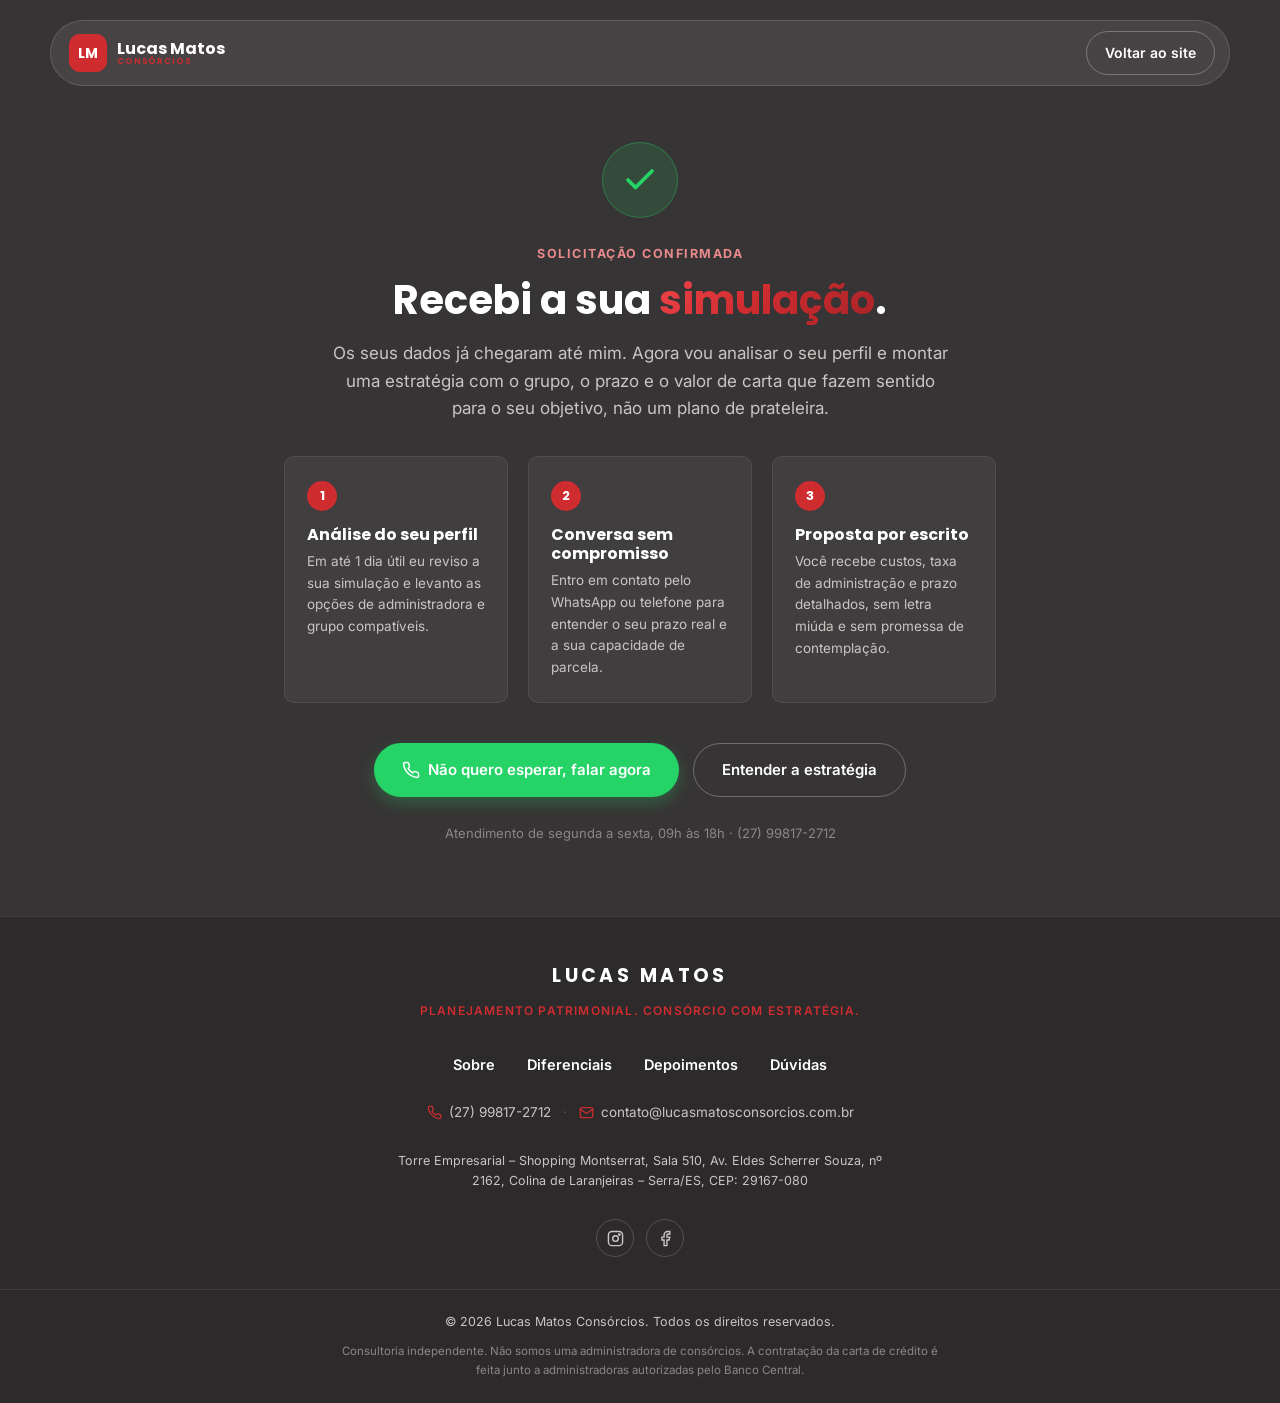
==== commit 1c01ee1a: "Troca o travessao por virgula no texto de abertura da pagina de obrigado Co-Authored-By: Claude Opus" ====
--- a/obrigado.html
+++ b/obrigado.html
@@ -39,7 +39,7 @@
     <h1>Recebi a sua <span class="text-accent">simulação</span><span id="thanks-name"></span>.</h1>
     <p class="thanks-lead">
       Os seus dados já chegaram até mim. Agora vou analisar o seu perfil e montar uma
-      estratégia com o grupo, o prazo e o valor de carta que fazem sentido para o seu objetivo —
+      estratégia com o grupo, o prazo e o valor de carta que fazem sentido para o seu objetivo,
       não um plano de prateleira.
     </p>
 
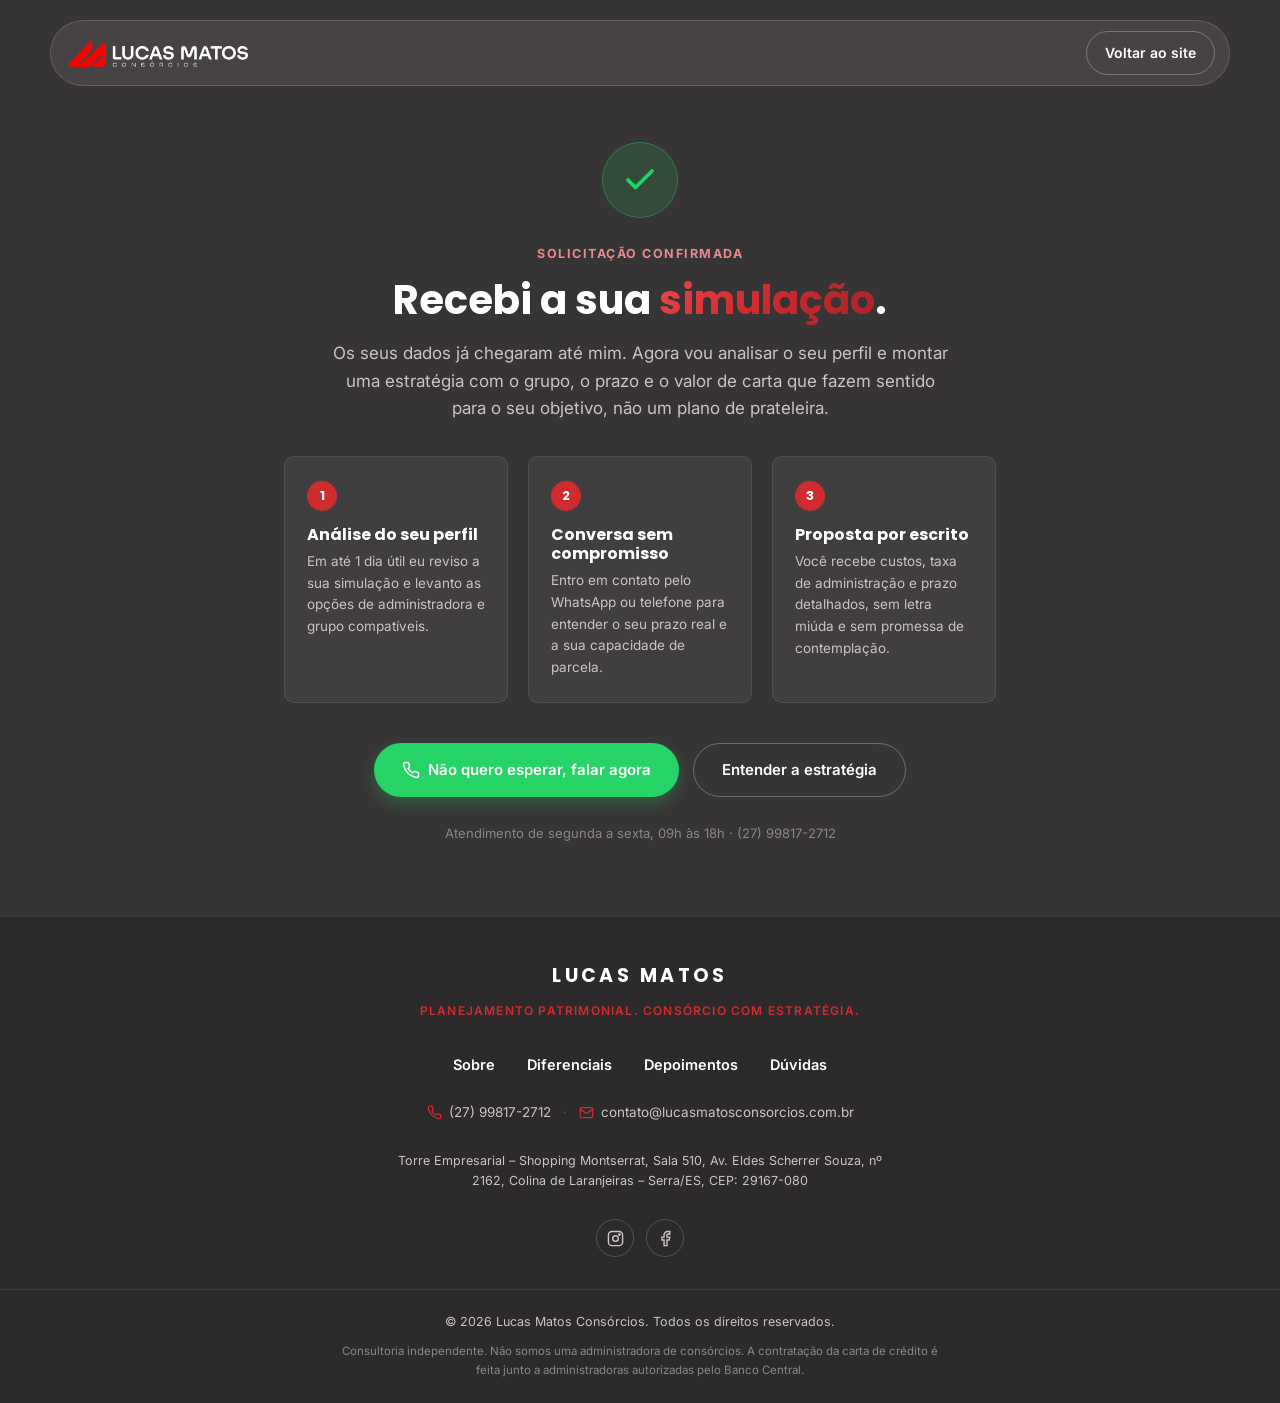
==== commit 6c81e088: "Troca o logo textual pela nova marca e corrige rolagem lateral no mobile O header das duas páginas p" ====
--- a/obrigado.html
+++ b/obrigado.html
@@ -17,9 +17,8 @@
 <!-- ================= HEADER ================= -->
 <header class="site-header">
   <div class="container header-inner">
-    <a href="index.html" class="logo">
-      <span class="logo-mark">LM</span>
-      <span class="logo-text">Lucas Matos<small>CONSÓRCIOS</small></span>
+    <a href="index.html" class="logo" aria-label="Lucas Matos Consórcios — voltar para a página inicial">
+      <img class="logo-img" src="assets/img/logo-lucas-matos-light.webp" alt="Lucas Matos Consórcios" width="640" height="100">
     </a>
     <a href="index.html" class="btn btn-ghost-light btn-sm">Voltar ao site</a>
   </div>
--- a/css/style.css
+++ b/css/style.css
@@ -135,31 +135,15 @@
   border:1px solid rgba(255,255,255,.7);
   box-shadow:0 10px 34px rgba(0,0,0,.08);
 }
-.logo{display:flex;align-items:center;gap:10px;}
-.logo-mark{
-  width:38px;height:38px;
-  border-radius:11px;
-  background:var(--color-bg-dark);
-  color:#fff;
-  display:flex;align-items:center;justify-content:center;
-  font-family:var(--font-heading);
-  font-weight:700;
-  font-size:14px;
-  flex-shrink:0;
-}
-.logo-text{
-  font-family:var(--font-heading);
-  font-weight:700;
-  font-size:16px;
-  color:var(--color-text);
-  display:flex;flex-direction:column;line-height:1.1;
-  white-space:nowrap;
-}
-.logo-text small{
-  font-size:8.5px;
-  font-weight:600;
-  letter-spacing:.1em;
-  color:var(--color-accent);
+.logo{display:flex;align-items:center;flex-shrink:0;}
+.logo-img{
+  height:28px;
+  width:auto;
+  display:block;
+}
+/* No mobile o logo divide a pílula com o botão do menu */
+@media (max-width:768px){
+  .logo-img{height:22px;}
 }
 .main-nav{display:flex;align-items:center;gap:26px;}
 .main-nav a{
@@ -217,6 +201,8 @@
   gap:56px;
   align-items:start;
 }
+/* min-width:auto deixaria um filho largo esticar a trilha 1fr além do container */
+.hero-copy,.hero-form-card{min-width:0;}
 .hero-copy h1{font-size:clamp(32px,4.2vw,44px);margin-bottom:20px;color:#fff;}
 .hero-text{color:rgba(255,255,255,.82);font-size:17px;max-width:560px;}
 .hero-actions{margin:24px 0 0;}
@@ -328,6 +314,9 @@
   font-size:18px;
   font-weight:600;
   color:#5c5a5a;
+  /* Sem isto o input mantém a largura intrínseca do size=20 (~249px),
+     que esticava o card e o grid do hero e gerava rolagem lateral em 360px */
+  width:0;
   min-width:0;
 }
 
@@ -1036,8 +1025,6 @@
   border-color:rgba(255,255,255,.14);
   box-shadow:none;
 }
-.thanks-page .logo-text{color:#fff;}
-.thanks-page .logo-mark{background:var(--color-accent);}
 
 .thanks{padding:56px 0 72px;color:var(--color-text-light);}
 .thanks-inner{max-width:760px;margin:0 auto;text-align:center;}
@@ -1214,7 +1201,7 @@
   .main-nav{gap:12px;}
   .main-nav a{font-size:10px;}
   .header-inner{padding-left:14px;padding-right:10px;}
-  .logo-text{font-size:14px;}
+  .logo-img{height:24px;}
 }
 
 @media (max-width:768px){
@@ -1284,6 +1271,17 @@
   .photo-glass-badge--5{font-size:12px;padding:10px 13px;}
 }
 
+/* ===================== TELAS MUITO ESTREITAS (<360px) ===================== */
+@media (max-width:359px){
+  /* Com white-space:nowrap o CTA longo do rodapé da seção não cabia em uma linha */
+  .btn{white-space:normal;padding-left:20px;padding-right:20px;text-align:center;}
+  .btn-sm{padding:9px 14px;font-size:13px;}
+
+  /* Logo + botão/hamburguer precisam caber juntos dentro da pílula */
+  .logo-img{height:20px;}
+  .header-inner{gap:10px;padding-left:14px;padding-right:10px;}
+}
+
 /* ===================== MOVIMENTO REDUZIDO ===================== */
 @media (prefers-reduced-motion:reduce){
   *,*::before,*::after{
